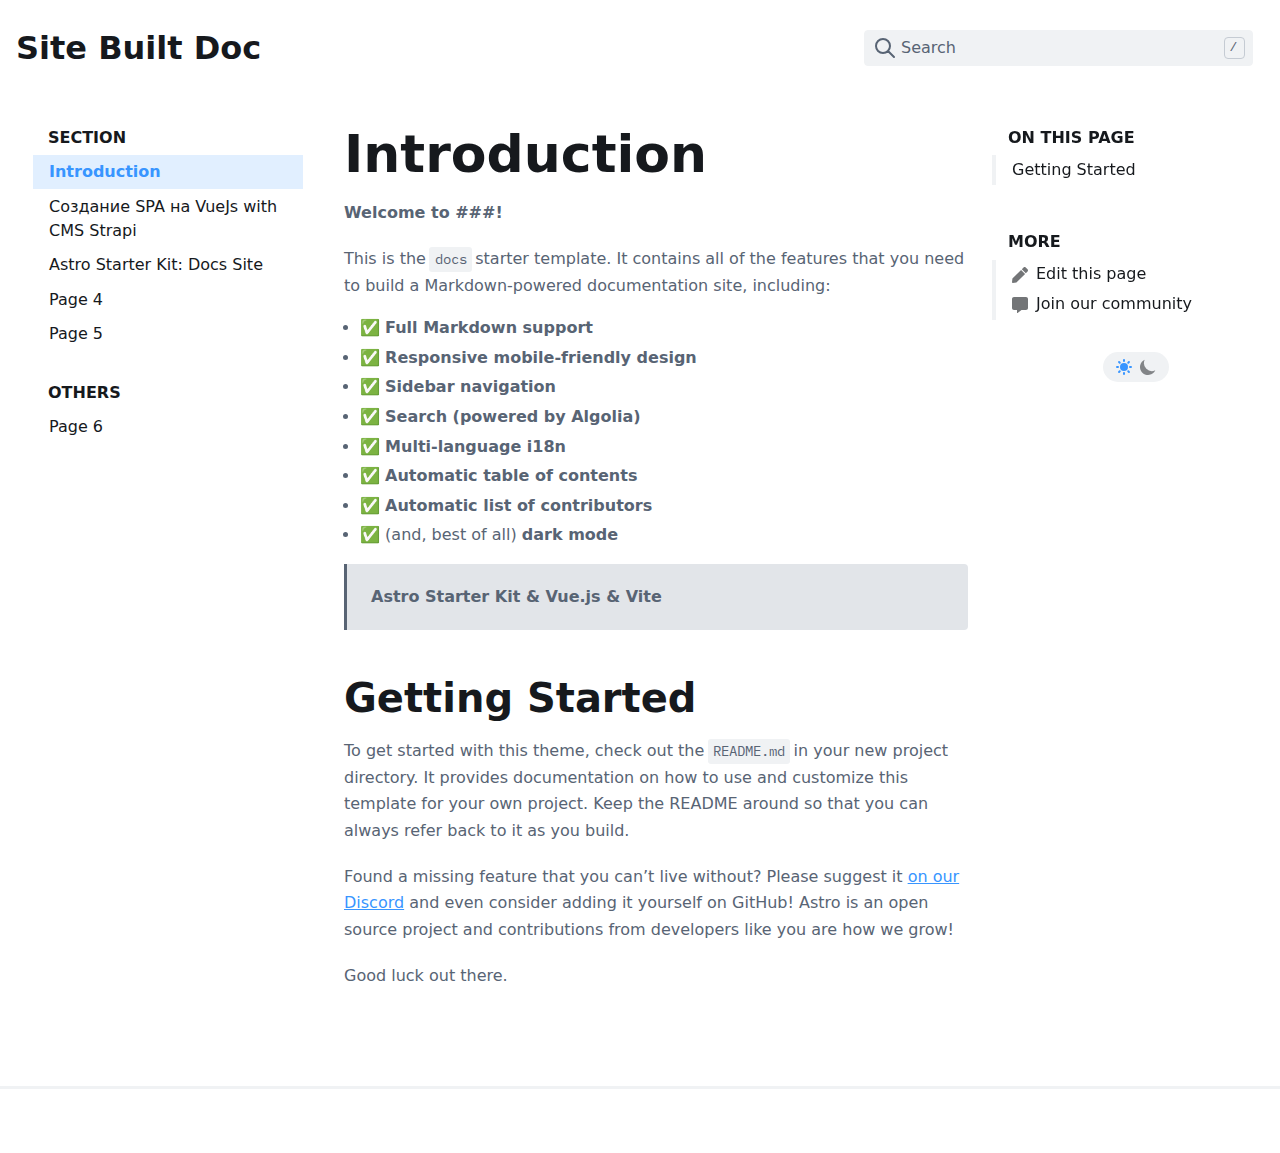
==== en/introduction/index.html @ 17479d68 "Add files via upload" ====
<!DOCTYPE html>
<html dir="ltr" lang="en-us" class="initial astro-OUAMJN2I">
	<head>
		<!-- Global Metadata --><meta charset="utf-8">
<meta name="viewport" content="width=device-width">
<meta name="generator" content="Astro v2.1.5">

<link rel="icon" type="image/svg+xml" href="/favicon.svg">

<link rel="sitemap" href="/sitemap.xml">

<!-- Preload Fonts -->
<link rel="preconnect" href="https://fonts.googleapis.com">
<link rel="preconnect" href="https://fonts.gstatic.com" crossorigin>
<link href="https://fonts.googleapis.com/css2?family=IBM+Plex+Mono:ital@0;1&display=swap" rel="stylesheet">

<!-- Scrollable a11y code helper -->
<script src="/make-scrollable-code-focusable.js"></script>

<!-- This is intentionally inlined to avoid FOUC -->
<script>
	const root = document.documentElement;
	const theme = localStorage.getItem('theme');
	if (theme === 'dark' || (!theme && window.matchMedia('(prefers-color-scheme: dark)').matches)) {
		root.classList.add('theme-dark');
	} else {
		root.classList.remove('theme-dark');
	}
</script>

<!-- Global site tag (gtag.js) - Google Analytics -->
<!-- <script async src="https://www.googletagmanager.com/gtag/js?id=G-TEL60V1WM9" is:inline></script>
<script>
  window.dataLayer = window.dataLayer || [];
  function gtag(){dataLayer.push(arguments);}
  gtag('js', new Date());
  gtag('config', 'G-TEL60V1WM9');
</script> -->
		<!-- Page Metadata --><link rel="canonical" href="https://astro.build/en/introduction/">

<!-- OpenGraph Tags -->
<meta property="og:title" content="Introduction 🚀 Site Built Doc">
<meta property="og:type" content="article">
<meta property="og:url" content="https://astro.build/en/introduction/">
<meta property="og:locale" content="en-us">
<meta property="og:image" content="https://github.com/withastro/astro/blob/main/.github/assets/banner.png?raw=true">
<meta property="og:image:alt" content="astro logo on a starry expanse of space, with a purple saturn-like planet floating in the right foreground">
<meta name="description" property="og:description" content="Docs intro">
<meta property="og:site_name" content="Site Built Doc">

<!-- Twitter Tags -->
<meta name="twitter:card" content="summary_large_image">
<meta name="twitter:site" content="astrodotbuild">
<meta name="twitter:title" content="Introduction 🚀 Site Built Doc">
<meta name="twitter:description" content="Docs intro">
<meta name="twitter:image" content="https://github.com/withastro/astro/blob/main/.github/assets/banner.png?raw=true">
<meta name="twitter:image:alt" content="astro logo on a starry expanse of space, with a purple saturn-like planet floating in the right foreground">

<!--
  TODO: Add json+ld data, maybe https://schema.org/APIReference makes sense?
  Docs: https://developers.google.com/search/docs/advanced/structured-data/intro-structured-data
  https://www.npmjs.com/package/schema-dts seems like a great resource for implementing this.
  Even better, there's a React component that integrates with `schema-dts`: https://github.com/google/react-schemaorg
-->
		<title>
			Introduction 🚀 Site Built Doc
		</title>
		
		
	<link rel="stylesheet" href="/_astro/_...slug_.b209987c.css" /></head>

	<body class="astro-OUAMJN2I">
		<header class="astro-2W66RQV5">
	<a href="#article" class="sr-only focus:not-sr-only skiplink astro-DMGOOZ7Y"><span class="astro-DMGOOZ7Y">Skip to Content</span></a>
	<nav class="nav-wrapper astro-2W66RQV5" title="Top Navigation">
		<div class="menu-toggle astro-2W66RQV5">
			<style>astro-island,astro-slot{display:contents}</style><script>(self.Astro=self.Astro||{}).idle=t=>{const e=async()=>{await(await t())()};"requestIdleCallback"in window?window.requestIdleCallback(e):setTimeout(e,200)},window.dispatchEvent(new Event("astro:idle"));var l;{const c={0:t=>t,1:t=>JSON.parse(t,o),2:t=>new RegExp(t),3:t=>new Date(t),4:t=>new Map(JSON.parse(t,o)),5:t=>new Set(JSON.parse(t,o)),6:t=>BigInt(t),7:t=>new URL(t),8:t=>new Uint8Array(JSON.parse(t)),9:t=>new Uint16Array(JSON.parse(t)),10:t=>new Uint32Array(JSON.parse(t))},o=(t,s)=>{if(t===""||!Array.isArray(s))return s;const[e,n]=s;return e in c?c[e](n):void 0};customElements.get("astro-island")||customElements.define("astro-island",(l=class extends HTMLElement{constructor(){super(...arguments);this.hydrate=()=>{if(!this.hydrator||this.parentElement&&this.parentElement.closest("astro-island[ssr]"))return;const s=this.querySelectorAll("astro-slot"),e={},n=this.querySelectorAll("template[data-astro-template]");for(const r of n){const i=r.closest(this.tagName);!i||!i.isSameNode(this)||(e[r.getAttribute("data-astro-template")||"default"]=r.innerHTML,r.remove())}for(const r of s){const i=r.closest(this.tagName);!i||!i.isSameNode(this)||(e[r.getAttribute("name")||"default"]=r.innerHTML)}const a=this.hasAttribute("props")?JSON.parse(this.getAttribute("props"),o):{};this.hydrator(this)(this.Component,a,e,{client:this.getAttribute("client")}),this.removeAttribute("ssr"),window.removeEventListener("astro:hydrate",this.hydrate),window.dispatchEvent(new CustomEvent("astro:hydrate"))}}connectedCallback(){!this.hasAttribute("await-children")||this.firstChild?this.childrenConnectedCallback():new MutationObserver((s,e)=>{e.disconnect(),this.childrenConnectedCallback()}).observe(this,{childList:!0})}async childrenConnectedCallback(){window.addEventListener("astro:hydrate",this.hydrate);let s=this.getAttribute("before-hydration-url");s&&await import(s),this.start()}start(){const s=JSON.parse(this.getAttribute("opts")),e=this.getAttribute("client");if(Astro[e]===void 0){window.addEventListener(`astro:${e}`,()=>this.start(),{once:!0});return}Astro[e](async()=>{const n=this.getAttribute("renderer-url"),[a,{default:r}]=await Promise.all([import(this.getAttribute("component-url")),n?import(n):()=>()=>{}]),i=this.getAttribute("component-export")||"default";if(!i.includes("."))this.Component=a[i];else{this.Component=a;for(const d of i.split("."))this.Component=this.Component[d]}return this.hydrator=r,this.hydrate},s,this)}attributeChangedCallback(){this.hydrator&&this.hydrate()}},l.observedAttributes=["props"],l))}</script><astro-island uid="Jp0hK" component-url="/_astro/SidebarToggle.65a801f9.js" component-export="default" renderer-url="/_astro/client.2b526cb2.js" props="{&quot;class&quot;:[0,&quot;astro-2W66RQV5&quot;]}" ssr="" client="idle" opts="{&quot;name&quot;:&quot;SidebarToggle&quot;,&quot;value&quot;:true}" await-children=""><button type="button" aria-pressed="false" id="menu-toggle"><svg xmlns="http://www.w3.org/2000/svg" width="1em" height="1em" fill="none" viewBox="0 0 24 24" stroke="currentColor"><path stroke-linecap="round" stroke-linejoin="round" stroke-width="2" d="M4 6h16M4 12h16M4 18h16"></path></svg><span class="sr-only">Toggle sidebar</span></button></astro-island>
		</div>
		<div class="logo flex astro-2W66RQV5">
			<a href="/" class="astro-2W66RQV5">
				<!-- logo --><!-- 
<svg
	class="logo"
	width={size}
	height={size}
	viewBox="0 0 256 256"
	fill="none"
	xmlns="http://www.w3.org/2000/svg"
>
	<style>
		#flame {
			fill: var(--theme-text-accent);
		}

		#a {
			fill: var(--theme-text-accent);
		}
	</style>
	<title>Logo</title>
	<path
		id="a"
		fill-rule="evenodd"
		clip-rule="evenodd"
		d="M163.008 18.929c1.944 2.413 2.935 5.67 4.917 12.181l43.309 142.27a180.277 180.277 0 00-51.778-17.53l-28.198-95.29a3.67 3.67 0 00-7.042.01l-27.857 95.232a180.225 180.225 0 00-52.01 17.557l43.52-142.281c1.99-6.502 2.983-9.752 4.927-12.16a15.999 15.999 0 016.484-4.798c2.872-1.154 6.271-1.154 13.07-1.154h31.085c6.807 0 10.211 0 13.086 1.157a16.004 16.004 0 016.487 4.806z"
	>
	</path>
	<path
		id="flame"
		fill-rule="evenodd"
		clip-rule="evenodd"
		d="M168.19 180.151c-7.139 6.105-21.39 10.268-37.804 10.268-20.147 0-37.033-6.272-41.513-14.707-1.602 4.835-1.961 10.367-1.961 13.902 0 0-1.056 17.355 11.015 29.426 0-6.268 5.081-11.349 11.349-11.349 10.743 0 10.731 9.373 10.721 16.977v.679c0 11.542 7.054 21.436 17.086 25.606a23.27 23.27 0 01-2.339-10.2c0-11.008 6.463-15.107 13.974-19.87 5.976-3.79 12.616-8.001 17.192-16.449a31.024 31.024 0 003.743-14.82c0-3.299-.513-6.479-1.463-9.463z"
	>
	</path>
</svg> -->
				<h1 class="astro-2W66RQV5">Site Built Doc</h1>
			</a>
		</div>
		<div style="flex-grow: 1;" class="astro-2W66RQV5"></div>
		
		<div class="search-item astro-2W66RQV5">
			<astro-island uid="Z1f3V3U" component-url="/_astro/Search.b2fd6ea9.js" component-export="default" renderer-url="/_astro/client.fd400d45.js" props="{}" ssr="" client="idle" opts="{&quot;name&quot;:&quot;Search&quot;,&quot;value&quot;:true}" await-children=""><button type="button" class="search-input"><svg width="24" height="24" fill="none"><path d="M21 21l-6-6m2-5a7 7 0 11-14 0 7 7 0 0114 0z" stroke="currentColor" stroke-width="2" stroke-linecap="round" stroke-linejoin="round"></path></svg><span>Search</span><span class="search-hint"><span class="sr-only">Press </span><kbd>/</kbd><span class="sr-only"> to search</span></span></button></astro-island>
		</div>
	</nav>
</header>
		<main class="layout astro-OUAMJN2I">
			<aside id="grid-left" class="grid-sidebar astro-OUAMJN2I" title="Site Navigation">
				<nav aria-labelledby="grid-left" class="astro-KQNE5HRN">
	<ul class="nav-groups astro-KQNE5HRN">
		<li class="astro-KQNE5HRN">
					<div class="nav-group astro-KQNE5HRN">
						<h2 class="nav-group-title astro-KQNE5HRN">Section</h2>
						<ul class="astro-KQNE5HRN">
							<li class="nav-link astro-KQNE5HRN">
										<a href="/en/introduction" aria-current="page" class="astro-KQNE5HRN">
											Introduction
										</a>
									</li><li class="nav-link astro-KQNE5HRN">
										<a href="/en/page-2" class="astro-KQNE5HRN">
											Создание SPA на VueJs with CMS Strapi
										</a>
									</li><li class="nav-link astro-KQNE5HRN">
										<a href="/en/page-3" class="astro-KQNE5HRN">
											Astro Starter Kit: Docs Site
										</a>
									</li><li class="nav-link astro-KQNE5HRN">
										<a href="/en/page-4" class="astro-KQNE5HRN">
											Page 4
										</a>
									</li><li class="nav-link astro-KQNE5HRN">
										<a href="/en/page-5" class="astro-KQNE5HRN">
											Page 5
										</a>
									</li>
						</ul>
					</div>
				</li><li class="astro-KQNE5HRN">
					<div class="nav-group astro-KQNE5HRN">
						<h2 class="nav-group-title astro-KQNE5HRN">Others</h2>
						<ul class="astro-KQNE5HRN">
							<li class="nav-link astro-KQNE5HRN">
										<a href="/en/page-6" class="astro-KQNE5HRN">
											Page 6
										</a>
									</li>
						</ul>
					</div>
				</li>
	</ul>
</nav>

<script>
	window.addEventListener('DOMContentLoaded', () => {
		var target = document.querySelector('[aria-current="page"]');
		if (target && target.offsetTop > window.innerHeight - 100) {
			document.querySelector('.nav-groups').scrollTop = target.offsetTop;
		}
	});
</script>
			</aside>
			<div id="grid-main" class="astro-OUAMJN2I">
				<article id="article" class="content astro-J75B3YUS">
	<section class="main-section astro-J75B3YUS">
		<h1 class="content-title astro-J75B3YUS" id="overview">Introduction</h1>
		<nav class="block sm:hidden astro-J75B3YUS">
			<script>(self.Astro=self.Astro||{}).media=(s,a)=>{const t=async()=>{await(await s())()};if(a.value){const e=matchMedia(a.value);e.matches?t():e.addEventListener("change",t,{once:!0})}},window.dispatchEvent(new Event("astro:media"));</script><astro-island uid="6pc5j" component-url="/_astro/TableOfContents.5d256489.js" component-export="default" renderer-url="/_astro/client.2b526cb2.js" props="{&quot;headings&quot;:[1,&quot;[[0,{\&quot;depth\&quot;:[0,2],\&quot;slug\&quot;:[0,\&quot;getting-started\&quot;],\&quot;text\&quot;:[0,\&quot;Getting Started\&quot;]}]]&quot;],&quot;class&quot;:[0,&quot;astro-J75B3YUS&quot;]}" ssr="" client="media" opts="{&quot;name&quot;:&quot;TableOfContents&quot;,&quot;value&quot;:&quot;(max-width: 50em)&quot;}" await-children=""><h2 id="on-this-page-heading" class="heading">On this page</h2><ul><li class="header-link depth-2"><a href="#getting-started">Getting Started</a></li></ul></astro-island>
		</nav>
		<p><strong>Welcome to ###!</strong></p>
<p>This is the <code>docs</code> starter template. It contains all of the features that you need to build a Markdown-powered documentation site, including:</p>
<ul>
<li>✅ <strong>Full Markdown support</strong></li>
<li>✅ <strong>Responsive mobile-friendly design</strong></li>
<li>✅ <strong>Sidebar navigation</strong></li>
<li>✅ <strong>Search (powered by Algolia)</strong></li>
<li>✅ <strong>Multi-language i18n</strong></li>
<li>✅ <strong>Automatic table of contents</strong></li>
<li>✅ <strong>Automatic list of contributors</strong></li>
<li>✅ (and, best of all) <strong>dark mode</strong></li>
</ul>
<blockquote>
<p><strong>Astro Starter Kit &#x26; Vue.js &#x26; Vite</strong></p>
</blockquote>
<h2 id="getting-started">Getting Started</h2>
<p>To get started with this theme, check out the <code>README.md</code> in your new project directory. It provides documentation on how to use and customize this template for your own project. Keep the README around so that you can always refer back to it as you build.</p>
<p>Found a missing feature that you can’t live without? Please suggest it <a href="https://astro.build/chat">on our Discord</a> and even consider adding it yourself on GitHub! Astro is an open source project and contributions from developers like you are how we grow!</p>
<p>Good luck out there.</p>
	</section>
	<nav class="block sm:hidden astro-J75B3YUS">
		<h2 class="heading astro-BYIKQF6W">More</h2>
<ul class="astro-BYIKQF6W">
	<li class="header-link depth-2 astro-BYIKQF6W">
				<a class="edit-on-github astro-BYIKQF6W" href="https://github.com/YashmetovYury/sitebuildoc/src/content/docs/en/introduction.md" target="_blank">
					<svg aria-hidden="true" focusable="false" data-prefix="fas" data-icon="pen" class="svg-inline--fa fa-pen fa-w-16 astro-BYIKQF6W" role="img" xmlns="http://www.w3.org/2000/svg" viewBox="0 0 512 512" height="1em" width="1em">
						<path fill="currentColor" d="M290.74 93.24l128.02 128.02-277.99 277.99-114.14 12.6C11.35 513.54-1.56 500.62.14 485.34l12.7-114.22 277.9-277.88zm207.2-19.06l-60.11-60.11c-18.75-18.75-49.16-18.75-67.91 0l-56.55 56.55 128.02 128.02 56.55-56.55c18.75-18.76 18.75-49.16 0-67.91z" class="astro-BYIKQF6W"></path>
					</svg>
					<span class="astro-BYIKQF6W">Edit this page</span>
				</a>
			</li>
	<li class="header-link depth-2 astro-BYIKQF6W">
				<a href="https://astro.build/chat" target="_blank" class="astro-BYIKQF6W">
					<svg aria-hidden="true" focusable="false" data-prefix="fas" data-icon="comment-alt" class="svg-inline--fa fa-comment-alt fa-w-16 astro-BYIKQF6W" role="img" xmlns="http://www.w3.org/2000/svg" viewBox="0 0 512 512" height="1em" width="1em">
						<path fill="currentColor" d="M448 0H64C28.7 0 0 28.7 0 64v288c0 35.3 28.7 64 64 64h96v84c0 9.8 11.2 15.5 19.1 9.7L304 416h144c35.3 0 64-28.7 64-64V64c0-35.3-28.7-64-64-64z" class="astro-BYIKQF6W"></path>
					</svg>
					<span class="astro-BYIKQF6W">Join our community</span>
				</a>
			</li>
</ul>
<div style="margin: 2rem 0; text-align: center;" class="astro-BYIKQF6W">
	<script>(self.Astro=self.Astro||{}).visible=(s,c,n)=>{const r=async()=>{await(await s())()};let i=new IntersectionObserver(e=>{for(const t of e)if(t.isIntersecting){i.disconnect(),r();break}});for(let e=0;e<n.children.length;e++){const t=n.children[e];i.observe(t)}},window.dispatchEvent(new Event("astro:visible"));</script><astro-island uid="2Xw9e" component-url="/_astro/ThemeToggleButton.7f5d5bf2.js" component-export="default" renderer-url="/_astro/client.2b526cb2.js" props="{&quot;class&quot;:[0,&quot;astro-BYIKQF6W&quot;]}" ssr="" client="visible" opts="{&quot;name&quot;:&quot;ThemeToggleButton&quot;,&quot;value&quot;:true}" await-children=""><div class="theme-toggle"><label class><svg xmlns="http://www.w3.org/2000/svg" width="20" height="20" viewBox="0 0 20 20" fill="currentColor"><path fillRule="evenodd" d="M10 2a1 1 0 011 1v1a1 1 0 11-2 0V3a1 1 0 011-1zm4 8a4 4 0 11-8 0 4 4 0 018 0zm-.464 4.95l.707.707a1 1 0 001.414-1.414l-.707-.707a1 1 0 00-1.414 1.414zm2.12-10.607a1 1 0 010 1.414l-.706.707a1 1 0 11-1.414-1.414l.707-.707a1 1 0 011.414 0zM17 11a1 1 0 100-2h-1a1 1 0 100 2h1zm-7 4a1 1 0 011 1v1a1 1 0 11-2 0v-1a1 1 0 011-1zM5.05 6.464A1 1 0 106.465 5.05l-.708-.707a1 1 0 00-1.414 1.414l.707.707zm1.414 8.486l-.707.707a1 1 0 01-1.414-1.414l.707-.707a1 1 0 011.414 1.414zM4 11a1 1 0 100-2H3a1 1 0 000 2h1z" clipRule="evenodd"></path></svg><input type="radio" name="theme-toggle" value="light" title="Use light theme" aria-label="Use light theme" /></label><label class><svg xmlns="http://www.w3.org/2000/svg" width="20" height="20" viewBox="0 0 20 20" fill="currentColor"><path d="M17.293 13.293A8 8 0 016.707 2.707a8.001 8.001 0 1010.586 10.586z"></path></svg><input type="radio" name="theme-toggle" value="dark" title="Use dark theme" aria-label="Use dark theme" /></label></div></astro-island>
</div>
	</nav>
</article>
			</div>
			<aside id="grid-right" class="grid-sidebar astro-OUAMJN2I" title="Table of Contents">
				<nav class="sidebar-nav astro-ROIVMLUZ" aria-labelledby="grid-right">
	<div class="sidebar-nav-inner astro-ROIVMLUZ">
		<astro-island uid="Z2elhcT" component-url="/_astro/TableOfContents.5d256489.js" component-export="default" renderer-url="/_astro/client.2b526cb2.js" props="{&quot;headings&quot;:[1,&quot;[[0,{\&quot;depth\&quot;:[0,2],\&quot;slug\&quot;:[0,\&quot;getting-started\&quot;],\&quot;text\&quot;:[0,\&quot;Getting Started\&quot;]}]]&quot;],&quot;class&quot;:[0,&quot;astro-ROIVMLUZ&quot;]}" ssr="" client="media" opts="{&quot;name&quot;:&quot;TableOfContents&quot;,&quot;value&quot;:&quot;(min-width: 50em)&quot;}" await-children=""><h2 id="on-this-page-heading" class="heading">On this page</h2><ul><li class="header-link depth-2"><a href="#getting-started">Getting Started</a></li></ul></astro-island>
		<h2 class="heading astro-BYIKQF6W">More</h2>
<ul class="astro-BYIKQF6W">
	<li class="header-link depth-2 astro-BYIKQF6W">
				<a class="edit-on-github astro-BYIKQF6W" href="https://github.com/YashmetovYury/sitebuildoc/src/content/docs/en/introduction.md" target="_blank">
					<svg aria-hidden="true" focusable="false" data-prefix="fas" data-icon="pen" class="svg-inline--fa fa-pen fa-w-16 astro-BYIKQF6W" role="img" xmlns="http://www.w3.org/2000/svg" viewBox="0 0 512 512" height="1em" width="1em">
						<path fill="currentColor" d="M290.74 93.24l128.02 128.02-277.99 277.99-114.14 12.6C11.35 513.54-1.56 500.62.14 485.34l12.7-114.22 277.9-277.88zm207.2-19.06l-60.11-60.11c-18.75-18.75-49.16-18.75-67.91 0l-56.55 56.55 128.02 128.02 56.55-56.55c18.75-18.76 18.75-49.16 0-67.91z" class="astro-BYIKQF6W"></path>
					</svg>
					<span class="astro-BYIKQF6W">Edit this page</span>
				</a>
			</li>
	<li class="header-link depth-2 astro-BYIKQF6W">
				<a href="https://astro.build/chat" target="_blank" class="astro-BYIKQF6W">
					<svg aria-hidden="true" focusable="false" data-prefix="fas" data-icon="comment-alt" class="svg-inline--fa fa-comment-alt fa-w-16 astro-BYIKQF6W" role="img" xmlns="http://www.w3.org/2000/svg" viewBox="0 0 512 512" height="1em" width="1em">
						<path fill="currentColor" d="M448 0H64C28.7 0 0 28.7 0 64v288c0 35.3 28.7 64 64 64h96v84c0 9.8 11.2 15.5 19.1 9.7L304 416h144c35.3 0 64-28.7 64-64V64c0-35.3-28.7-64-64-64z" class="astro-BYIKQF6W"></path>
					</svg>
					<span class="astro-BYIKQF6W">Join our community</span>
				</a>
			</li>
</ul>
<div style="margin: 2rem 0; text-align: center;" class="astro-BYIKQF6W">
	<astro-island uid="2Xw9e" component-url="/_astro/ThemeToggleButton.7f5d5bf2.js" component-export="default" renderer-url="/_astro/client.2b526cb2.js" props="{&quot;class&quot;:[0,&quot;astro-BYIKQF6W&quot;]}" ssr="" client="visible" opts="{&quot;name&quot;:&quot;ThemeToggleButton&quot;,&quot;value&quot;:true}" await-children=""><div class="theme-toggle"><label class><svg xmlns="http://www.w3.org/2000/svg" width="20" height="20" viewBox="0 0 20 20" fill="currentColor"><path fillRule="evenodd" d="M10 2a1 1 0 011 1v1a1 1 0 11-2 0V3a1 1 0 011-1zm4 8a4 4 0 11-8 0 4 4 0 018 0zm-.464 4.95l.707.707a1 1 0 001.414-1.414l-.707-.707a1 1 0 00-1.414 1.414zm2.12-10.607a1 1 0 010 1.414l-.706.707a1 1 0 11-1.414-1.414l.707-.707a1 1 0 011.414 0zM17 11a1 1 0 100-2h-1a1 1 0 100 2h1zm-7 4a1 1 0 011 1v1a1 1 0 11-2 0v-1a1 1 0 011-1zM5.05 6.464A1 1 0 106.465 5.05l-.708-.707a1 1 0 00-1.414 1.414l.707.707zm1.414 8.486l-.707.707a1 1 0 01-1.414-1.414l.707-.707a1 1 0 011.414 1.414zM4 11a1 1 0 100-2H3a1 1 0 000 2h1z" clipRule="evenodd"></path></svg><input type="radio" name="theme-toggle" value="light" title="Use light theme" aria-label="Use light theme" /></label><label class><svg xmlns="http://www.w3.org/2000/svg" width="20" height="20" viewBox="0 0 20 20" fill="currentColor"><path d="M17.293 13.293A8 8 0 016.707 2.707a8.001 8.001 0 1010.586 10.586z"></path></svg><input type="radio" name="theme-toggle" value="dark" title="Use dark theme" aria-label="Use dark theme" /></label></div></astro-island>
</div>
	</div>
</nav>
			</aside>
		</main>
		<footer class="astro-AK3UPACL">
	<!-- <AvatarList path={path} /> -->
</footer>
	</body></html>
---- _astro/_...slug_.b209987c.css ----
:root{--font-fallback: -apple-system, BlinkMacSystemFont, Segoe UI, Helvetica, Arial, sans-serif, Apple Color Emoji, Segoe UI Emoji;--font-body: system-ui, var(--font-fallback);--font-mono: "IBM Plex Mono", Consolas, "Andale Mono WT", "Andale Mono", "Lucida Console", "Lucida Sans Typewriter", "DejaVu Sans Mono", "Bitstream Vera Sans Mono", "Liberation Mono", "Nimbus Mono L", Monaco, "Courier New", Courier, monospace;--color-base-white: 0, 0%;--color-base-black: 240, 100%;--color-base-gray: 215, 14%;--color-base-blue: 212, 100%;--color-base-blue-dark: 212, 72%;--color-base-green: 158, 79%;--color-base-orange: 22, 100%;--color-base-purple: 269, 79%;--color-base-red: 351, 100%;--color-base-yellow: 41, 100%;--color-gray-5: var(--color-base-gray), 5%;--color-gray-10: var(--color-base-gray), 10%;--color-gray-20: var(--color-base-gray), 20%;--color-gray-30: var(--color-base-gray), 30%;--color-gray-40: var(--color-base-gray), 40%;--color-gray-50: var(--color-base-gray), 50%;--color-gray-60: var(--color-base-gray), 60%;--color-gray-70: var(--color-base-gray), 70%;--color-gray-80: var(--color-base-gray), 80%;--color-gray-90: var(--color-base-gray), 90%;--color-gray-95: var(--color-base-gray), 95%;--color-blue: var(--color-base-blue), 61%;--color-blue-dark: var(--color-base-blue-dark), 39%;--color-green: var(--color-base-green), 42%;--color-orange: var(--color-base-orange), 50%;--color-purple: var(--color-base-purple), 54%;--color-red: var(--color-base-red), 54%;--color-yellow: var(--color-base-yellow), 59%}:root{color-scheme:light;--theme-accent: hsla(var(--color-blue), 1);--theme-text-accent: hsla(var(--color-blue), 1);--theme-accent-opacity: .15;--theme-divider: hsla(var(--color-gray-95), 1);--theme-text: hsla(var(--color-gray-10), 1);--theme-text-light: hsla(var(--color-gray-40), 1);--theme-text-lighter: hsla(var(--color-gray-80), 1);--theme-bg: hsla(var(--color-base-white), 100%, 1);--theme-bg-hover: hsla(var(--color-gray-95), 1);--theme-bg-offset: hsla(var(--color-gray-90), 1);--theme-bg-accent: hsla(var(--color-blue), var(--theme-accent-opacity));--theme-code-inline-bg: hsla(var(--color-gray-95), 1);--theme-code-inline-text: var(--theme-text);--theme-code-bg: hsla(217, 19%, 27%, 1);--theme-code-text: hsla(var(--color-gray-95), 1);--theme-navbar-bg: hsla(var(--color-base-white), 100%, 1);--theme-navbar-height: 6rem;--theme-selection-color: hsla(var(--color-blue), 1);--theme-selection-bg: hsla(var(--color-blue), var(--theme-accent-opacity))}body{background:var(--theme-bg);color:var(--theme-text)}:root.theme-dark{color-scheme:dark;--theme-accent-opacity: .15;--theme-accent: hsla(var(--color-blue), 1);--theme-text-accent: hsla(var(--color-blue), 1);--theme-divider: hsla(var(--color-gray-10), 1);--theme-text: hsla(var(--color-gray-90), 1);--theme-text-light: hsla(var(--color-gray-80), 1);--theme-text-lighter: hsla(var(--color-gray-40), 1);--theme-bg: hsla(215, 28%, 17%, 1);--theme-bg-hover: hsla(var(--color-gray-40), 1);--theme-bg-offset: hsla(var(--color-gray-5), 1);--theme-code-inline-bg: hsla(var(--color-gray-10), 1);--theme-code-inline-text: hsla(var(--color-base-white), 100%, 1);--theme-code-bg: hsla(var(--color-gray-5), 1);--theme-code-text: hsla(var(--color-base-white), 100%, 1);--theme-navbar-bg: hsla(215, 28%, 17%, 1);--theme-selection-color: hsla(var(--color-base-white), 100%, 1);--theme-selection-bg: hsla(var(--color-purple), var(--theme-accent-opacity));--docsearch-modal-background: var(--theme-bg);--docsearch-searchbox-focus-background: var(--theme-divider);--docsearch-footer-background: var(--theme-divider);--docsearch-text-color: var(--theme-text);--docsearch-hit-background: var(--theme-divider);--docsearch-hit-shadow: none;--docsearch-hit-color: var(--theme-text);--docsearch-footer-shadow: inset 0 2px 10px #000;--docsearch-modal-shadow: inset 0 0 8px #000}::selection{color:var(--theme-selection-color);background-color:var(--theme-selection-bg)}*{box-sizing:border-box;margin:0}*:focus:not(:focus-visible){outline:none}:root{--user-font-scale: 1rem - 16px;--max-width:calc(100% - 1rem)}@media (min-width: 50em){:root{--max-width: 46em}}body{display:flex;flex-direction:column;min-height:100vh;font-family:var(--font-body);font-size:1rem;font-size:clamp(.9rem,.75rem + .375vw + var(--user-font-scale),1rem);line-height:1.5;max-width:100vw}nav ul{list-style:none;padding:0}.content>section>*+*{margin-top:1.25rem}.content>section>:first-child{margin-top:0}h1,h2,h3,h4,h5,h6{margin-bottom:1rem;font-weight:700;line-height:1}h1,h2{max-width:40ch}:is(h2,h3):not(:first-child){margin-top:3rem}:is(h4,h5,h6):not(:first-child){margin-top:2rem}h1{font-size:3.25rem;font-weight:600}h2{font-size:2.5rem}h3{font-size:1.75rem}h4{font-size:1.3rem}h5{font-size:1rem}p{line-height:1.65em}.content ul{line-height:1.1em}p,.content ul{color:var(--theme-text-light)}small,.text_small{font-size:.833rem}a{color:var(--theme-text-accent);font-weight:400;text-underline-offset:.08em;align-items:center;gap:.5rem}article>section :is(ul,ol)>*+*{margin-top:.75rem}article>section nav :is(ul,ol)>*+*{margin-top:inherit}article>section li>:is(p,pre,blockquote):not(:first-child){margin-top:1rem}article>section :is(ul,ol){padding-left:1em}article>section nav :is(ul,ol){padding-left:inherit}article>section nav{margin-top:1rem;margin-bottom:2rem}article>section ::marker{font-weight:700;color:var(--theme-text-light)}article>section iframe{width:100%;height:auto;aspect-ratio:16 / 9}a>code{position:relative;color:var(--theme-text-accent);background:transparent;text-underline-offset:var(--padding-block)}a>code:before{content:"";position:absolute;inset:0;display:block;background:var(--theme-accent);opacity:var(--theme-accent-opacity);border-radius:var(--border-radius)}a:hover,a:focus{text-decoration:underline}a:focus{outline:2px solid currentColor;outline-offset:.25em}strong{font-weight:600;color:inherit}code{--border-radius: 3px;--padding-block: .2rem;--padding-inline: .33rem;font-family:var(--font-mono);font-size:.85em;color:inherit;background-color:var(--theme-code-inline-bg);padding:var(--padding-block) var(--padding-inline);margin:calc(var(--padding-block) * -1) -.125em;border-radius:var(--border-radius);word-break:break-word}pre.astro-code>code{all:unset}pre>code{font-size:1em}table,pre{position:relative;--padding-block: 1rem;--padding-inline: 2rem;padding:var(--padding-block) var(--padding-inline);padding-right:calc(var(--padding-inline) * 2);margin-left:calc(var(--padding-inline) * -1);margin-right:calc(var(--padding-inline) * -1);font-family:var(--font-mono);line-height:1.5;font-size:.85em;overflow-y:hidden;overflow-x:auto}table{width:100%;padding:var(--padding-block) 0;margin:0;border-collapse:collapse}tr:nth-of-type(odd){background:var(--theme-bg-hover)}th{background:var(--color-black);color:var(--theme-color);font-weight:700}td,th{padding:6px;text-align:left}pre{background-color:var(--theme-code-bg);color:var(--theme-code-text)}blockquote code{background-color:var(--theme-bg)}@media (min-width: 37.75em){pre{--padding-inline: 1.25rem;border-radius:8px;margin-left:0;margin-right:0}}blockquote{margin:2rem 0;padding:1.25em 1.5rem;border-left:3px solid var(--theme-text-light);background-color:var(--theme-bg-offset);border-radius:0 .25rem .25rem 0;line-height:1.7}img{max-width:100%}.flex{display:flex;align-items:center}button{justify-items:center;padding:.33em .67em;border:0;background:var(--theme-bg);display:flex;font-size:1rem;align-items:center;gap:.25em;border-radius:99em;color:var(--theme-text);background-color:var(--theme-bg)}h2.heading{font-size:1rem;font-weight:700;padding:.1rem 1rem;text-transform:uppercase;margin-bottom:.5rem}.header-link{font-size:1em;transition:border-inline-start-color .1s ease-out,background-color .2s ease-out;border-left:4px solid var(--theme-divider)}.header-link a{display:inline-flex;gap:.5em;width:100%;font:inherit;padding:.4rem 0;line-height:1.3;color:inherit;text-decoration:none;unicode-bidi:plaintext}@media (min-width: 50em){.header-link a{padding:.275rem 0}}.header-link:hover,.header-link:focus,.header-link:focus-within{border-inline-start-color:var(--theme-accent-secondary)}.header-link:hover a,.header-link a:focus{color:var(--theme-text);text-decoration:underline}.header-link svg{opacity:.6}.header-link:hover svg{opacity:.8}.header-link{padding-inline-start:1rem}.header-link.depth-3{padding-inline-start:2rem}.header-link.depth-4{padding-inline-start:3rem}.sr-only{position:absolute;width:1px;height:1px;padding:0;margin:-1px;overflow:hidden;clip:rect(0,0,0,0);white-space:nowrap;border-width:0}.focus\:not-sr-only:focus,.focus\:not-sr-only:focus-visible{position:static;width:auto;height:auto;padding:0;margin:0;overflow:visible;clip:auto;white-space:normal}:target{scroll-margin:calc(var(--theme-sidebar-offset, 5rem) + 2rem) 0 2rem}.current-header-link{background-color:var(--theme-bg-accent);outline:1px solid transparent}@media (forced-colors: active){.current-header-link{border:1px solid CanvasText}}.current-header-link a{color:var(--theme-text)}.skiplink:where(.astro-DMGOOZ7Y),.skiplink:where(.astro-DMGOOZ7Y):focus,.skiplink:where(.astro-DMGOOZ7Y):focus-visible{position:absolute;padding:.25em;font-size:larger;top:0;left:0;right:0;z-index:9;display:block;text-align:center;background-color:var(--theme-text-accent);color:var(--theme-bg);border-radius:.25em;outline:var(--theme-bg) solid 1px;outline-offset:0}.language-select{flex-grow:1;width:48px;box-sizing:border-box;margin:0;overflow:visible;font-weight:500;font-size:1rem;font-family:inherit;line-height:inherit;background-color:var(--theme-bg);border-color:var(--theme-text-lighter);color:var(--theme-text-light);border-style:solid;border-width:1px;border-radius:.25rem;outline:0;cursor:pointer;transition-timing-function:ease-out;transition-duration:.2s;transition-property:border-color,color;-webkit-font-smoothing:antialiased;padding:.33em .5em .33em 30px;padding-right:1rem}.language-select-wrapper .language-select:hover,.language-select-wrapper .language-select:focus{color:var(--theme-text);border-color:var(--theme-text-light)}.language-select-wrapper{color:var(--theme-text-light);position:relative}.language-select-wrapper>svg{position:absolute;top:7px;left:10px;pointer-events:none}@media (min-width: 50em){.language-select{width:100%}}/*! @docsearch/css 3.3.3 | MIT License | © Algolia, Inc. and contributors | https://docsearch.algolia.com */:root{--docsearch-primary-color:#5468ff;--docsearch-text-color:#1c1e21;--docsearch-spacing:12px;--docsearch-icon-stroke-width:1.4;--docsearch-highlight-color:var(--docsearch-primary-color);--docsearch-muted-color:#969faf;--docsearch-container-background:rgba(101,108,133,.8);--docsearch-logo-color:#5468ff;--docsearch-modal-width:560px;--docsearch-modal-height:600px;--docsearch-modal-background:#f5f6f7;--docsearch-modal-shadow:inset 1px 1px 0 0 hsla(0,0%,100%,.5),0 3px 8px 0 #555a64;--docsearch-searchbox-height:56px;--docsearch-searchbox-background:#ebedf0;--docsearch-searchbox-focus-background:#fff;--docsearch-searchbox-shadow:inset 0 0 0 2px var(--docsearch-primary-color);--docsearch-hit-height:56px;--docsearch-hit-color:#444950;--docsearch-hit-active-color:#fff;--docsearch-hit-background:#fff;--docsearch-hit-shadow:0 1px 3px 0 #d4d9e1;--docsearch-key-gradient:linear-gradient(-225deg,#d5dbe4,#f8f8f8);--docsearch-key-shadow:inset 0 -2px 0 0 #cdcde6,inset 0 0 1px 1px #fff,0 1px 2px 1px rgba(30,35,90,.4);--docsearch-footer-height:44px;--docsearch-footer-background:#fff;--docsearch-footer-shadow:0 -1px 0 0 #e0e3e8,0 -3px 6px 0 rgba(69,98,155,.12)}html[data-theme=dark]{--docsearch-text-color:#f5f6f7;--docsearch-container-background:rgba(9,10,17,.8);--docsearch-modal-background:#15172a;--docsearch-modal-shadow:inset 1px 1px 0 0 #2c2e40,0 3px 8px 0 #000309;--docsearch-searchbox-background:#090a11;--docsearch-searchbox-focus-background:#000;--docsearch-hit-color:#bec3c9;--docsearch-hit-shadow:none;--docsearch-hit-background:#090a11;--docsearch-key-gradient:linear-gradient(-26.5deg,#565872,#31355b);--docsearch-key-shadow:inset 0 -2px 0 0 #282d55,inset 0 0 1px 1px #51577d,0 2px 2px 0 rgba(3,4,9,.3);--docsearch-footer-background:#1e2136;--docsearch-footer-shadow:inset 0 1px 0 0 rgba(73,76,106,.5),0 -4px 8px 0 rgba(0,0,0,.2);--docsearch-logo-color:#fff;--docsearch-muted-color:#7f8497}.DocSearch-Button{align-items:center;background:var(--docsearch-searchbox-background);border:0;border-radius:40px;color:var(--docsearch-muted-color);cursor:pointer;display:flex;font-weight:500;height:36px;justify-content:space-between;margin:0 0 0 16px;padding:0 8px;user-select:none}.DocSearch-Button:active,.DocSearch-Button:focus,.DocSearch-Button:hover{background:var(--docsearch-searchbox-focus-background);box-shadow:var(--docsearch-searchbox-shadow);color:var(--docsearch-text-color);outline:none}.DocSearch-Button-Container{align-items:center;display:flex}.DocSearch-Search-Icon{stroke-width:1.6}.DocSearch-Button .DocSearch-Search-Icon{color:var(--docsearch-text-color)}.DocSearch-Button-Placeholder{font-size:1rem;padding:0 12px 0 6px}.DocSearch-Button-Keys{display:flex;min-width:calc(40px + .8em)}.DocSearch-Button-Key{align-items:center;background:var(--docsearch-key-gradient);border-radius:3px;box-shadow:var(--docsearch-key-shadow);color:var(--docsearch-muted-color);display:flex;height:18px;justify-content:center;margin-right:.4em;position:relative;padding:0 0 2px;border:0;top:-1px;width:20px}@media (max-width:768px){.DocSearch-Button-Keys,.DocSearch-Button-Placeholder{display:none}}.DocSearch--active{overflow:hidden!important}.DocSearch-Container,.DocSearch-Container *{box-sizing:border-box}.DocSearch-Container{background-color:var(--docsearch-container-background);height:100vh;left:0;position:fixed;top:0;width:100vw;z-index:200}.DocSearch-Container a{text-decoration:none}.DocSearch-Link{appearance:none;background:none;border:0;color:var(--docsearch-highlight-color);cursor:pointer;font:inherit;margin:0;padding:0}.DocSearch-Modal{background:var(--docsearch-modal-background);border-radius:6px;box-shadow:var(--docsearch-modal-shadow);flex-direction:column;margin:60px auto auto;max-width:var(--docsearch-modal-width);position:relative}.DocSearch-SearchBar{display:flex;padding:var(--docsearch-spacing) var(--docsearch-spacing) 0}.DocSearch-Form{align-items:center;background:var(--docsearch-searchbox-focus-background);border-radius:4px;box-shadow:var(--docsearch-searchbox-shadow);display:flex;height:var(--docsearch-searchbox-height);margin:0;padding:0 var(--docsearch-spacing);position:relative;width:100%}.DocSearch-Input{appearance:none;background:transparent;border:0;color:var(--docsearch-text-color);flex:1;font:inherit;font-size:1.2em;height:100%;outline:none;padding:0 0 0 8px;width:80%}.DocSearch-Input::placeholder{color:var(--docsearch-muted-color);opacity:1}.DocSearch-Input::-webkit-search-cancel-button,.DocSearch-Input::-webkit-search-decoration,.DocSearch-Input::-webkit-search-results-button,.DocSearch-Input::-webkit-search-results-decoration{display:none}.DocSearch-LoadingIndicator,.DocSearch-MagnifierLabel,.DocSearch-Reset{margin:0;padding:0}.DocSearch-MagnifierLabel,.DocSearch-Reset{align-items:center;color:var(--docsearch-highlight-color);display:flex;justify-content:center}.DocSearch-Container--Stalled .DocSearch-MagnifierLabel,.DocSearch-LoadingIndicator{display:none}.DocSearch-Container--Stalled .DocSearch-LoadingIndicator{align-items:center;color:var(--docsearch-highlight-color);display:flex;justify-content:center}@media screen and (prefers-reduced-motion:reduce){.DocSearch-Reset{animation:none;appearance:none;background:none;border:0;border-radius:50%;color:var(--docsearch-icon-color);cursor:pointer;right:0;stroke-width:var(--docsearch-icon-stroke-width)}}.DocSearch-Reset{animation:fade-in .1s ease-in forwards;appearance:none;background:none;border:0;border-radius:50%;color:var(--docsearch-icon-color);cursor:pointer;padding:2px;right:0;stroke-width:var(--docsearch-icon-stroke-width)}.DocSearch-Reset[hidden]{display:none}.DocSearch-Reset:hover{color:var(--docsearch-highlight-color)}.DocSearch-LoadingIndicator svg,.DocSearch-MagnifierLabel svg{height:24px;width:24px}.DocSearch-Cancel{display:none}.DocSearch-Dropdown{max-height:calc(var(--docsearch-modal-height) - var(--docsearch-searchbox-height) - var(--docsearch-spacing) - var(--docsearch-footer-height));min-height:var(--docsearch-spacing);overflow-y:auto;overflow-y:overlay;padding:0 var(--docsearch-spacing);scrollbar-color:var(--docsearch-muted-color) var(--docsearch-modal-background);scrollbar-width:thin}.DocSearch-Dropdown::-webkit-scrollbar{width:12px}.DocSearch-Dropdown::-webkit-scrollbar-track{background:transparent}.DocSearch-Dropdown::-webkit-scrollbar-thumb{background-color:var(--docsearch-muted-color);border:3px solid var(--docsearch-modal-background);border-radius:20px}.DocSearch-Dropdown ul{list-style:none;margin:0;padding:0}.DocSearch-Label{font-size:.75em;line-height:1.6em}.DocSearch-Help,.DocSearch-Label{color:var(--docsearch-muted-color)}.DocSearch-Help{font-size:.9em;margin:0;user-select:none}.DocSearch-Title{font-size:1.2em}.DocSearch-Logo a{display:flex}.DocSearch-Logo svg{color:var(--docsearch-logo-color);margin-left:8px}.DocSearch-Hits:last-of-type{margin-bottom:24px}.DocSearch-Hits mark{background:none;color:var(--docsearch-highlight-color)}.DocSearch-HitsFooter{color:var(--docsearch-muted-color);display:flex;font-size:.85em;justify-content:center;margin-bottom:var(--docsearch-spacing);padding:var(--docsearch-spacing)}.DocSearch-HitsFooter a{border-bottom:1px solid;color:inherit}.DocSearch-Hit{border-radius:4px;display:flex;padding-bottom:4px;position:relative}@media screen and (prefers-reduced-motion:reduce){.DocSearch-Hit--deleting{transition:none}}.DocSearch-Hit--deleting{opacity:0;transition:all .25s linear}@media screen and (prefers-reduced-motion:reduce){.DocSearch-Hit--favoriting{transition:none}}.DocSearch-Hit--favoriting{transform:scale(0);transform-origin:top center;transition:all .25s linear;transition-delay:.25s}.DocSearch-Hit a{background:var(--docsearch-hit-background);border-radius:4px;box-shadow:var(--docsearch-hit-shadow);display:block;padding-left:var(--docsearch-spacing);width:100%}.DocSearch-Hit-source{background:var(--docsearch-modal-background);color:var(--docsearch-highlight-color);font-size:.85em;font-weight:600;line-height:32px;margin:0 -4px;padding:8px 4px 0;position:sticky;top:0;z-index:10}.DocSearch-Hit-Tree{color:var(--docsearch-muted-color);height:var(--docsearch-hit-height);opacity:.5;stroke-width:var(--docsearch-icon-stroke-width);width:24px}.DocSearch-Hit[aria-selected=true] a{background-color:var(--docsearch-highlight-color)}.DocSearch-Hit[aria-selected=true] mark{text-decoration:underline}.DocSearch-Hit-Container{align-items:center;color:var(--docsearch-hit-color);display:flex;flex-direction:row;height:var(--docsearch-hit-height);padding:0 var(--docsearch-spacing) 0 0}.DocSearch-Hit-icon{height:20px;width:20px}.DocSearch-Hit-action,.DocSearch-Hit-icon{color:var(--docsearch-muted-color);stroke-width:var(--docsearch-icon-stroke-width)}.DocSearch-Hit-action{align-items:center;display:flex;height:22px;width:22px}.DocSearch-Hit-action svg{display:block;height:18px;width:18px}.DocSearch-Hit-action+.DocSearch-Hit-action{margin-left:6px}.DocSearch-Hit-action-button{appearance:none;background:none;border:0;border-radius:50%;color:inherit;cursor:pointer;padding:2px}svg.DocSearch-Hit-Select-Icon{display:none}.DocSearch-Hit[aria-selected=true] .DocSearch-Hit-Select-Icon{display:block}.DocSearch-Hit-action-button:focus,.DocSearch-Hit-action-button:hover{background:rgba(0,0,0,.2);transition:background-color .1s ease-in}@media screen and (prefers-reduced-motion:reduce){.DocSearch-Hit-action-button:focus,.DocSearch-Hit-action-button:hover{transition:none}}.DocSearch-Hit-action-button:focus path,.DocSearch-Hit-action-button:hover path{fill:#fff}.DocSearch-Hit-content-wrapper{display:flex;flex:1 1 auto;flex-direction:column;font-weight:500;justify-content:center;line-height:1.2em;margin:0 8px;overflow-x:hidden;position:relative;text-overflow:ellipsis;white-space:nowrap;width:80%}.DocSearch-Hit-title{font-size:.9em}.DocSearch-Hit-path{color:var(--docsearch-muted-color);font-size:.75em}.DocSearch-Hit[aria-selected=true] .DocSearch-Hit-action,.DocSearch-Hit[aria-selected=true] .DocSearch-Hit-icon,.DocSearch-Hit[aria-selected=true] .DocSearch-Hit-path,.DocSearch-Hit[aria-selected=true] .DocSearch-Hit-text,.DocSearch-Hit[aria-selected=true] .DocSearch-Hit-title,.DocSearch-Hit[aria-selected=true] .DocSearch-Hit-Tree,.DocSearch-Hit[aria-selected=true] mark{color:var(--docsearch-hit-active-color)!important}@media screen and (prefers-reduced-motion:reduce){.DocSearch-Hit-action-button:focus,.DocSearch-Hit-action-button:hover{background:rgba(0,0,0,.2);transition:none}}.DocSearch-ErrorScreen,.DocSearch-NoResults,.DocSearch-StartScreen{font-size:.9em;margin:0 auto;padding:36px 0;text-align:center;width:80%}.DocSearch-Screen-Icon{color:var(--docsearch-muted-color);padding-bottom:12px}.DocSearch-NoResults-Prefill-List{display:inline-block;padding-bottom:24px;text-align:left}.DocSearch-NoResults-Prefill-List ul{display:inline-block;padding:8px 0 0}.DocSearch-NoResults-Prefill-List li{list-style-position:inside;list-style-type:"\bb  "}.DocSearch-Prefill{appearance:none;background:none;border:0;border-radius:1em;color:var(--docsearch-highlight-color);cursor:pointer;display:inline-block;font-size:1em;font-weight:700;padding:0}.DocSearch-Prefill:focus,.DocSearch-Prefill:hover{outline:none;text-decoration:underline}.DocSearch-Footer{align-items:center;background:var(--docsearch-footer-background);border-radius:0 0 8px 8px;box-shadow:var(--docsearch-footer-shadow);display:flex;flex-direction:row-reverse;flex-shrink:0;height:var(--docsearch-footer-height);justify-content:space-between;padding:0 var(--docsearch-spacing);position:relative;user-select:none;width:100%;z-index:300}.DocSearch-Commands{color:var(--docsearch-muted-color);display:flex;list-style:none;margin:0;padding:0}.DocSearch-Commands li{align-items:center;display:flex}.DocSearch-Commands li:not(:last-of-type){margin-right:.8em}.DocSearch-Commands-Key{align-items:center;background:var(--docsearch-key-gradient);border-radius:2px;box-shadow:var(--docsearch-key-shadow);display:flex;height:18px;justify-content:center;margin-right:.4em;padding:0 0 1px;color:var(--docsearch-muted-color);border:0;width:20px}@media (max-width:768px){:root{--docsearch-spacing:10px;--docsearch-footer-height:40px}.DocSearch-Dropdown{height:100%}.DocSearch-Container{height:100vh;height:-webkit-fill-available;height:calc(var(--docsearch-vh, 1vh)*100);position:absolute}.DocSearch-Footer{border-radius:0;bottom:0;position:absolute}.DocSearch-Hit-content-wrapper{display:flex;position:relative;width:80%}.DocSearch-Modal{border-radius:0;box-shadow:none;height:100vh;height:-webkit-fill-available;height:calc(var(--docsearch-vh, 1vh)*100);margin:0;max-width:100%;width:100%}.DocSearch-Dropdown{max-height:calc(var(--docsearch-vh, 1vh)*100 - var(--docsearch-searchbox-height) - var(--docsearch-spacing) - var(--docsearch-footer-height))}.DocSearch-Cancel{appearance:none;background:none;border:0;color:var(--docsearch-highlight-color);cursor:pointer;display:inline-block;flex:none;font:inherit;font-size:1em;font-weight:500;margin-left:var(--docsearch-spacing);outline:none;overflow:hidden;padding:0;user-select:none;white-space:nowrap}.DocSearch-Commands,.DocSearch-Hit-Tree{display:none}}@keyframes fade-in{0%{opacity:0}to{opacity:1}}.search-input{flex-grow:1;box-sizing:border-box;width:100%;margin:0;padding:.33em .5em;overflow:visible;font-weight:500;font-size:1rem;font-family:inherit;line-height:inherit;background-color:var(--theme-divider);border-color:var(--theme-divider);color:var(--theme-text-light);border-style:solid;border-width:1px;border-radius:.25rem;outline:0;cursor:pointer;transition-timing-function:ease-out;transition-duration:.2s;transition-property:border-color,color;-webkit-font-smoothing:antialiased}.search-input:hover,.search-input:focus{color:var(--theme-text);border-color:var(--theme-text-light)}.search-input:hover::placeholder,.search-input:focus::placeholder{color:var(--theme-text-light)}.search-input::placeholder{color:var(--theme-text-light)}.search-hint{position:absolute;top:7px;right:19px;padding:3px 5px;display:none;align-items:center;justify-content:center;letter-spacing:.125em;font-size:13px;font-family:var(--font-mono);pointer-events:none;border-color:var(--theme-text-lighter);color:var(--theme-text-light);border-style:solid;border-width:1px;border-radius:.25rem;line-height:14px}@media (min-width: 50em){.search-hint{display:flex}}.DocSearch-Modal .DocSearch-Hit a{box-shadow:none;border:1px solid var(--theme-accent)}.search-item>*{flex-grow:1}header:where(.astro-2W66RQV5){z-index:11;height:var(--theme-navbar-height);width:100%;background-color:var(--theme-navbar-bg);display:flex;align-items:center;justify-content:center;overflow:hidden;position:sticky;top:0}.logo:where(.astro-2W66RQV5){flex:1;display:flex;overflow:hidden;width:30px;font-size:2rem;flex-shrink:0;font-weight:600;line-height:1;color:hsla(var(--color-base-white),100%,1);gap:.25em;z-index:-1}.logo:where(.astro-2W66RQV5) a:where(.astro-2W66RQV5){display:flex;padding:.5em .25em;margin:-.5em -.25em;text-decoration:none;font-weight:700}.logo:where(.astro-2W66RQV5) a:where(.astro-2W66RQV5){transition:color .1s ease-out;color:var(--theme-text)}.logo:where(.astro-2W66RQV5) a:where(.astro-2W66RQV5):hover,.logo:where(.astro-2W66RQV5) a:where(.astro-2W66RQV5):focus{color:var(--theme-text-accent)}.logo:where(.astro-2W66RQV5) h1:where(.astro-2W66RQV5){display:none;font:inherit;color:inherit;margin:0}.nav-wrapper:where(.astro-2W66RQV5){display:flex;align-items:center;justify-content:flex-end;gap:1em;width:100%;max-width:82em;padding:0 1rem}@media (min-width: 50em){header:where(.astro-2W66RQV5){position:static;padding:2rem 0rem}.logo:where(.astro-2W66RQV5){width:auto;margin:0;z-index:0}.logo:where(.astro-2W66RQV5) h1:where(.astro-2W66RQV5){display:initial}.menu-toggle:where(.astro-2W66RQV5){display:none}}:root{--docsearch-primary-color: var(--theme-accent);--docsearch-logo-color: var(--theme-text)}.search-item:where(.astro-2W66RQV5){display:none;position:relative;z-index:10;flex-grow:1;padding-right:.7rem;display:flex;max-width:200px}@media (min-width: 50em){.search-item:where(.astro-2W66RQV5){max-width:400px}}.theme-toggle{display:inline-flex;align-items:center;gap:.25em;padding:.33em .67em;border-radius:99em;background-color:var(--theme-code-inline-bg)}.theme-toggle>label:focus-within{outline:2px solid transparent;box-shadow:0 0 0 .08em var(--theme-accent),0 0 0 .12em #fff}.theme-toggle>label{color:var(--theme-code-inline-text);position:relative;display:flex;align-items:center;justify-content:center;opacity:.5}.theme-toggle .checked{color:var(--theme-accent);opacity:1}input[name=theme-toggle]{position:absolute;opacity:0;inset:0;z-index:-1}.edit-on-github:where(.astro-BYIKQF6W){text-decoration:none;font:inherit;color:inherit;font-size:1rem}.content:where(.astro-J75B3YUS){padding:0;max-width:75ch;width:100%;height:100%;display:flex;flex-direction:column}.content:where(.astro-J75B3YUS)>section:where(.astro-J75B3YUS){margin-bottom:4rem}.block:where(.astro-J75B3YUS){display:block}@media (min-width: 50em){.sm\:hidden:where(.astro-J75B3YUS){display:none}}:root.theme-dark .nav-link a[aria-current=page]{color:hsla(var(--color-base-white),100%,1)}nav:where(.astro-KQNE5HRN){width:100%;margin-right:1rem}.nav-groups:where(.astro-KQNE5HRN){height:100%;padding:2rem 0;overflow-x:visible;overflow-y:auto;max-height:100vh}.nav-groups:where(.astro-KQNE5HRN)>li:where(.astro-KQNE5HRN)+li:where(.astro-KQNE5HRN){margin-top:2rem}.nav-groups:where(.astro-KQNE5HRN)>:first-child:where(.astro-KQNE5HRN){padding-top:var(--doc-padding)}.nav-groups:where(.astro-KQNE5HRN)>:last-child:where(.astro-KQNE5HRN){padding-bottom:2rem;margin-bottom:var(--theme-navbar-height)}.nav-group-title:where(.astro-KQNE5HRN){font-size:1rem;font-weight:700;padding:.1rem 1rem;text-transform:uppercase;margin-bottom:.5rem}.nav-link:where(.astro-KQNE5HRN) a:where(.astro-KQNE5HRN){font-size:1rem;margin:1px;padding:.3rem 1rem;font:inherit;color:inherit;text-decoration:none;display:block}.nav-link:where(.astro-KQNE5HRN) a:where(.astro-KQNE5HRN):hover,.nav-link:where(.astro-KQNE5HRN) a:where(.astro-KQNE5HRN):focus{background-color:var(--theme-bg-hover)}.nav-link:where(.astro-KQNE5HRN) a:where(.astro-KQNE5HRN)[aria-current=page]{color:var(--theme-text-accent);background-color:var(--theme-bg-accent);font-weight:600}@media (min-width: 50em){.nav-groups:where(.astro-KQNE5HRN){padding:0}}.sidebar-nav:where(.astro-ROIVMLUZ){width:100%;position:sticky;top:0}.sidebar-nav-inner:where(.astro-ROIVMLUZ){height:100%;padding:0;padding-top:var(--doc-padding);overflow:auto}footer:where(.astro-AK3UPACL){margin-top:auto;padding:2rem;border-top:3px solid var(--theme-divider)}.layout>*{width:100%;height:100%}.mobile-sidebar-toggle{overflow:hidden}.mobile-sidebar-toggle #grid-left{display:block;top:2rem}body{width:100%;display:grid;grid-template-rows:var(--theme-navbar-height) 1fr;--gutter: .5rem;--doc-padding: 2rem}.layout:where(.astro-OUAMJN2I){display:grid;grid-auto-flow:column;grid-template-columns:minmax(var(--gutter),1fr) minmax(0,var(--max-width)) minmax(var(--gutter),1fr);overflow-x:hidden}.grid-sidebar:where(.astro-OUAMJN2I){height:100vh;position:sticky;top:0;padding:0}#grid-left:where(.astro-OUAMJN2I){position:fixed;background-color:var(--theme-bg);z-index:10;display:none}#grid-main:where(.astro-OUAMJN2I){padding:var(--doc-padding) var(--gutter);grid-column:2;display:flex;flex-direction:column;height:100%}#grid-right:where(.astro-OUAMJN2I){display:none}@media (min-width: 50em){.layout:where(.astro-OUAMJN2I){overflow:initial;grid-template-columns:20rem minmax(0,var(--max-width));gap:1em}#grid-left:where(.astro-OUAMJN2I){display:flex;padding-left:2rem;position:sticky;grid-column:1}}@media (min-width: 72em){.layout:where(.astro-OUAMJN2I){grid-template-columns:20rem minmax(0,var(--max-width)) 18rem;padding-left:0;padding-right:0;margin:0 auto}#grid-right:where(.astro-OUAMJN2I){grid-column:3;display:flex}}
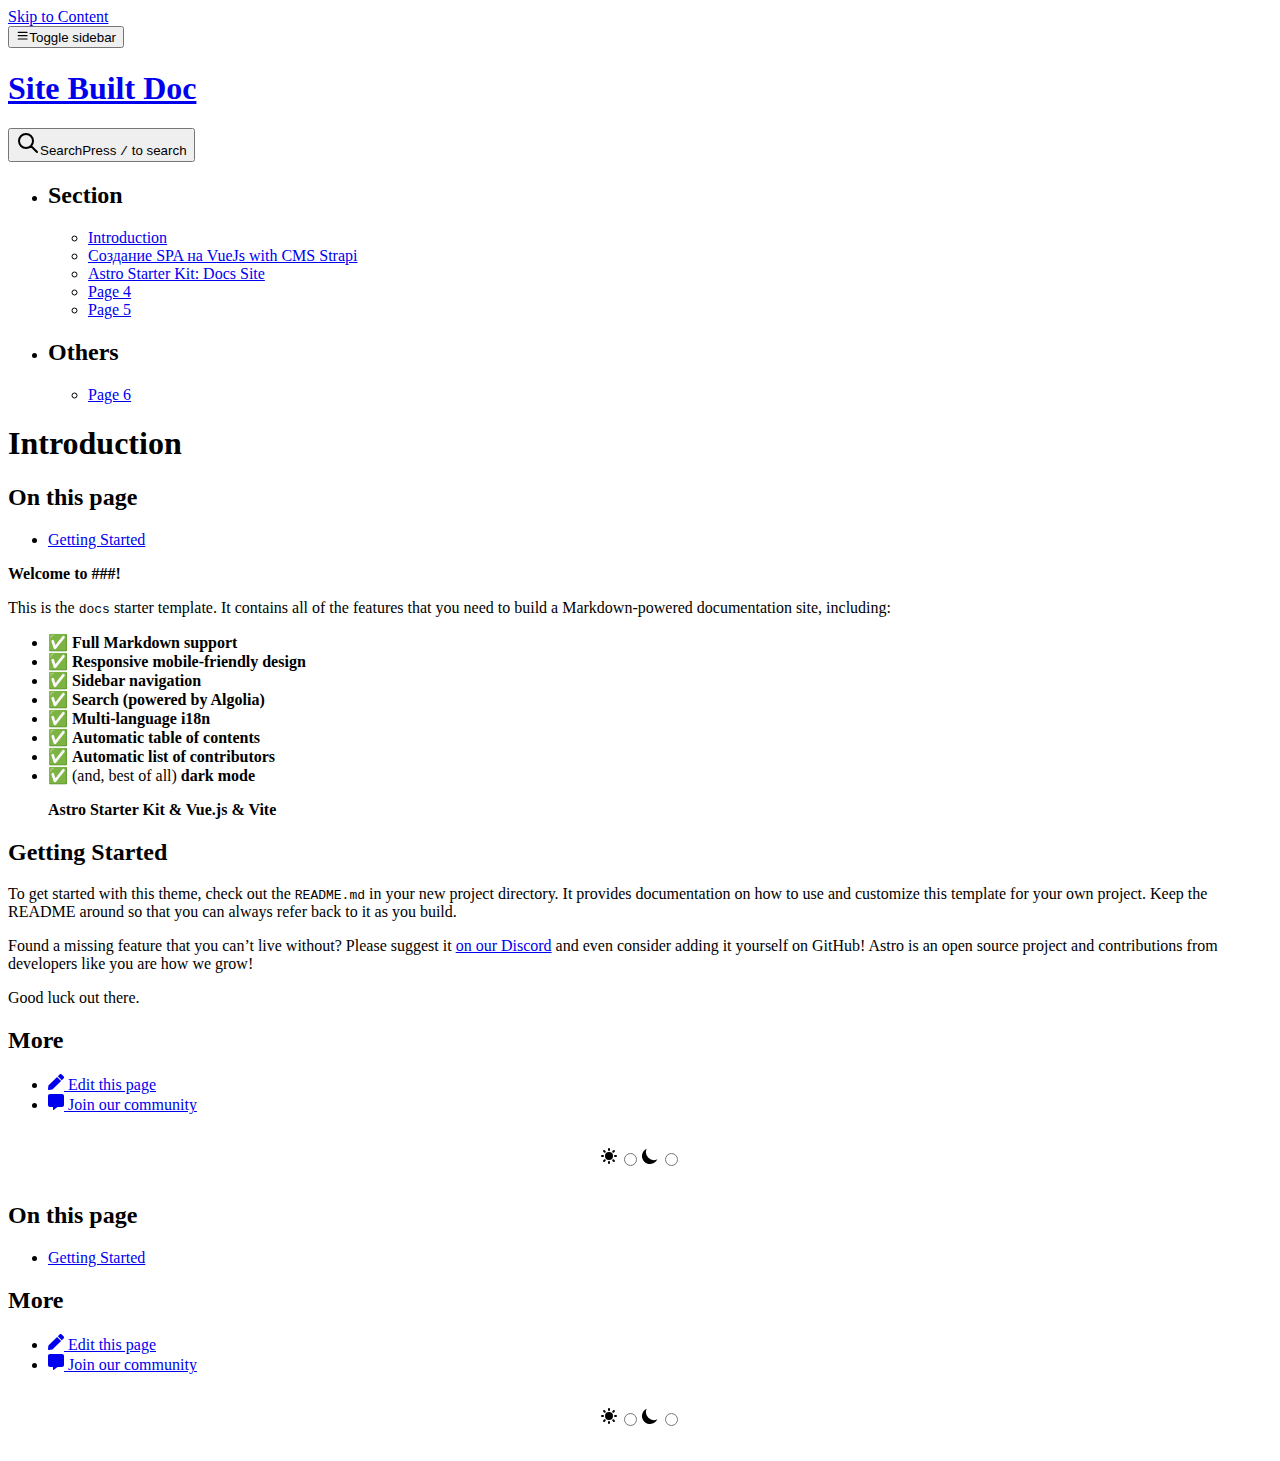
==== commit f3bbcb1f: "Add files via upload" ====
--- a/en/introduction/index.html
+++ b/en/introduction/index.html
@@ -36,12 +36,12 @@
   gtag('js', new Date());
   gtag('config', 'G-TEL60V1WM9');
 </script> -->
-		<!-- Page Metadata --><link rel="canonical" href="https://astro.build/en/introduction/">
+		<!-- Page Metadata --><link rel="canonical" href="https://yashmetovyury.github.io/sitebuilddoc/en/introduction/">
 
 <!-- OpenGraph Tags -->
 <meta property="og:title" content="Introduction 🚀 Site Built Doc">
 <meta property="og:type" content="article">
-<meta property="og:url" content="https://astro.build/en/introduction/">
+<meta property="og:url" content="https://yashmetovyury.github.io/sitebuilddoc/en/introduction/">
 <meta property="og:locale" content="en-us">
 <meta property="og:image" content="https://github.com/withastro/astro/blob/main/.github/assets/banner.png?raw=true">
 <meta property="og:image:alt" content="astro logo on a starry expanse of space, with a purple saturn-like planet floating in the right foreground">
@@ -67,14 +67,14 @@
 		</title>
 		
 		
-	<link rel="stylesheet" href="/_astro/_...slug_.b209987c.css" /></head>
+	<link rel="stylesheet" href="/sitebuilddoc/_astro/_...slug_.b209987c.css" /></head>
 
 	<body class="astro-OUAMJN2I">
 		<header class="astro-2W66RQV5">
 	<a href="#article" class="sr-only focus:not-sr-only skiplink astro-DMGOOZ7Y"><span class="astro-DMGOOZ7Y">Skip to Content</span></a>
 	<nav class="nav-wrapper astro-2W66RQV5" title="Top Navigation">
 		<div class="menu-toggle astro-2W66RQV5">
-			<style>astro-island,astro-slot{display:contents}</style><script>(self.Astro=self.Astro||{}).idle=t=>{const e=async()=>{await(await t())()};"requestIdleCallback"in window?window.requestIdleCallback(e):setTimeout(e,200)},window.dispatchEvent(new Event("astro:idle"));var l;{const c={0:t=>t,1:t=>JSON.parse(t,o),2:t=>new RegExp(t),3:t=>new Date(t),4:t=>new Map(JSON.parse(t,o)),5:t=>new Set(JSON.parse(t,o)),6:t=>BigInt(t),7:t=>new URL(t),8:t=>new Uint8Array(JSON.parse(t)),9:t=>new Uint16Array(JSON.parse(t)),10:t=>new Uint32Array(JSON.parse(t))},o=(t,s)=>{if(t===""||!Array.isArray(s))return s;const[e,n]=s;return e in c?c[e](n):void 0};customElements.get("astro-island")||customElements.define("astro-island",(l=class extends HTMLElement{constructor(){super(...arguments);this.hydrate=()=>{if(!this.hydrator||this.parentElement&&this.parentElement.closest("astro-island[ssr]"))return;const s=this.querySelectorAll("astro-slot"),e={},n=this.querySelectorAll("template[data-astro-template]");for(const r of n){const i=r.closest(this.tagName);!i||!i.isSameNode(this)||(e[r.getAttribute("data-astro-template")||"default"]=r.innerHTML,r.remove())}for(const r of s){const i=r.closest(this.tagName);!i||!i.isSameNode(this)||(e[r.getAttribute("name")||"default"]=r.innerHTML)}const a=this.hasAttribute("props")?JSON.parse(this.getAttribute("props"),o):{};this.hydrator(this)(this.Component,a,e,{client:this.getAttribute("client")}),this.removeAttribute("ssr"),window.removeEventListener("astro:hydrate",this.hydrate),window.dispatchEvent(new CustomEvent("astro:hydrate"))}}connectedCallback(){!this.hasAttribute("await-children")||this.firstChild?this.childrenConnectedCallback():new MutationObserver((s,e)=>{e.disconnect(),this.childrenConnectedCallback()}).observe(this,{childList:!0})}async childrenConnectedCallback(){window.addEventListener("astro:hydrate",this.hydrate);let s=this.getAttribute("before-hydration-url");s&&await import(s),this.start()}start(){const s=JSON.parse(this.getAttribute("opts")),e=this.getAttribute("client");if(Astro[e]===void 0){window.addEventListener(`astro:${e}`,()=>this.start(),{once:!0});return}Astro[e](async()=>{const n=this.getAttribute("renderer-url"),[a,{default:r}]=await Promise.all([import(this.getAttribute("component-url")),n?import(n):()=>()=>{}]),i=this.getAttribute("component-export")||"default";if(!i.includes("."))this.Component=a[i];else{this.Component=a;for(const d of i.split("."))this.Component=this.Component[d]}return this.hydrator=r,this.hydrate},s,this)}attributeChangedCallback(){this.hydrator&&this.hydrate()}},l.observedAttributes=["props"],l))}</script><astro-island uid="Jp0hK" component-url="/_astro/SidebarToggle.65a801f9.js" component-export="default" renderer-url="/_astro/client.2b526cb2.js" props="{&quot;class&quot;:[0,&quot;astro-2W66RQV5&quot;]}" ssr="" client="idle" opts="{&quot;name&quot;:&quot;SidebarToggle&quot;,&quot;value&quot;:true}" await-children=""><button type="button" aria-pressed="false" id="menu-toggle"><svg xmlns="http://www.w3.org/2000/svg" width="1em" height="1em" fill="none" viewBox="0 0 24 24" stroke="currentColor"><path stroke-linecap="round" stroke-linejoin="round" stroke-width="2" d="M4 6h16M4 12h16M4 18h16"></path></svg><span class="sr-only">Toggle sidebar</span></button></astro-island>
+			<style>astro-island,astro-slot{display:contents}</style><script>(self.Astro=self.Astro||{}).idle=t=>{const e=async()=>{await(await t())()};"requestIdleCallback"in window?window.requestIdleCallback(e):setTimeout(e,200)},window.dispatchEvent(new Event("astro:idle"));var l;{const c={0:t=>t,1:t=>JSON.parse(t,o),2:t=>new RegExp(t),3:t=>new Date(t),4:t=>new Map(JSON.parse(t,o)),5:t=>new Set(JSON.parse(t,o)),6:t=>BigInt(t),7:t=>new URL(t),8:t=>new Uint8Array(JSON.parse(t)),9:t=>new Uint16Array(JSON.parse(t)),10:t=>new Uint32Array(JSON.parse(t))},o=(t,s)=>{if(t===""||!Array.isArray(s))return s;const[e,n]=s;return e in c?c[e](n):void 0};customElements.get("astro-island")||customElements.define("astro-island",(l=class extends HTMLElement{constructor(){super(...arguments);this.hydrate=()=>{if(!this.hydrator||this.parentElement&&this.parentElement.closest("astro-island[ssr]"))return;const s=this.querySelectorAll("astro-slot"),e={},n=this.querySelectorAll("template[data-astro-template]");for(const r of n){const i=r.closest(this.tagName);!i||!i.isSameNode(this)||(e[r.getAttribute("data-astro-template")||"default"]=r.innerHTML,r.remove())}for(const r of s){const i=r.closest(this.tagName);!i||!i.isSameNode(this)||(e[r.getAttribute("name")||"default"]=r.innerHTML)}const a=this.hasAttribute("props")?JSON.parse(this.getAttribute("props"),o):{};this.hydrator(this)(this.Component,a,e,{client:this.getAttribute("client")}),this.removeAttribute("ssr"),window.removeEventListener("astro:hydrate",this.hydrate),window.dispatchEvent(new CustomEvent("astro:hydrate"))}}connectedCallback(){!this.hasAttribute("await-children")||this.firstChild?this.childrenConnectedCallback():new MutationObserver((s,e)=>{e.disconnect(),this.childrenConnectedCallback()}).observe(this,{childList:!0})}async childrenConnectedCallback(){window.addEventListener("astro:hydrate",this.hydrate);let s=this.getAttribute("before-hydration-url");s&&await import(s),this.start()}start(){const s=JSON.parse(this.getAttribute("opts")),e=this.getAttribute("client");if(Astro[e]===void 0){window.addEventListener(`astro:${e}`,()=>this.start(),{once:!0});return}Astro[e](async()=>{const n=this.getAttribute("renderer-url"),[a,{default:r}]=await Promise.all([import(this.getAttribute("component-url")),n?import(n):()=>()=>{}]),i=this.getAttribute("component-export")||"default";if(!i.includes("."))this.Component=a[i];else{this.Component=a;for(const d of i.split("."))this.Component=this.Component[d]}return this.hydrator=r,this.hydrate},s,this)}attributeChangedCallback(){this.hydrator&&this.hydrate()}},l.observedAttributes=["props"],l))}</script><astro-island uid="Jp0hK" component-url="/sitebuilddoc/_astro/SidebarToggle.65a801f9.js" component-export="default" renderer-url="/sitebuilddoc/_astro/client.13af052d.js" props="{&quot;class&quot;:[0,&quot;astro-2W66RQV5&quot;]}" ssr="" client="idle" opts="{&quot;name&quot;:&quot;SidebarToggle&quot;,&quot;value&quot;:true}" await-children=""><button type="button" aria-pressed="false" id="menu-toggle"><svg xmlns="http://www.w3.org/2000/svg" width="1em" height="1em" fill="none" viewBox="0 0 24 24" stroke="currentColor"><path stroke-linecap="round" stroke-linejoin="round" stroke-width="2" d="M4 6h16M4 12h16M4 18h16"></path></svg><span class="sr-only">Toggle sidebar</span></button></astro-island>
 		</div>
 		<div class="logo flex astro-2W66RQV5">
 			<a href="/" class="astro-2W66RQV5">
@@ -118,7 +118,7 @@
 		<div style="flex-grow: 1;" class="astro-2W66RQV5"></div>
 		
 		<div class="search-item astro-2W66RQV5">
-			<astro-island uid="Z1f3V3U" component-url="/_astro/Search.b2fd6ea9.js" component-export="default" renderer-url="/_astro/client.fd400d45.js" props="{}" ssr="" client="idle" opts="{&quot;name&quot;:&quot;Search&quot;,&quot;value&quot;:true}" await-children=""><button type="button" class="search-input"><svg width="24" height="24" fill="none"><path d="M21 21l-6-6m2-5a7 7 0 11-14 0 7 7 0 0114 0z" stroke="currentColor" stroke-width="2" stroke-linecap="round" stroke-linejoin="round"></path></svg><span>Search</span><span class="search-hint"><span class="sr-only">Press </span><kbd>/</kbd><span class="sr-only"> to search</span></span></button></astro-island>
+			<astro-island uid="Z1f3V3U" component-url="/sitebuilddoc/_astro/Search.b2fd6ea9.js" component-export="default" renderer-url="/sitebuilddoc/_astro/client.fd400d45.js" props="{}" ssr="" client="idle" opts="{&quot;name&quot;:&quot;Search&quot;,&quot;value&quot;:true}" await-children=""><button type="button" class="search-input"><svg width="24" height="24" fill="none"><path d="M21 21l-6-6m2-5a7 7 0 11-14 0 7 7 0 0114 0z" stroke="currentColor" stroke-width="2" stroke-linecap="round" stroke-linejoin="round"></path></svg><span>Search</span><span class="search-hint"><span class="sr-only">Press </span><kbd>/</kbd><span class="sr-only"> to search</span></span></button></astro-island>
 		</div>
 	</nav>
 </header>
@@ -131,7 +131,7 @@
 						<h2 class="nav-group-title astro-KQNE5HRN">Section</h2>
 						<ul class="astro-KQNE5HRN">
 							<li class="nav-link astro-KQNE5HRN">
-										<a href="/en/introduction" aria-current="page" class="astro-KQNE5HRN">
+										<a href="/en/introduction" class="astro-KQNE5HRN">
 											Introduction
 										</a>
 									</li><li class="nav-link astro-KQNE5HRN">
@@ -182,7 +182,7 @@
 	<section class="main-section astro-J75B3YUS">
 		<h1 class="content-title astro-J75B3YUS" id="overview">Introduction</h1>
 		<nav class="block sm:hidden astro-J75B3YUS">
-			<script>(self.Astro=self.Astro||{}).media=(s,a)=>{const t=async()=>{await(await s())()};if(a.value){const e=matchMedia(a.value);e.matches?t():e.addEventListener("change",t,{once:!0})}},window.dispatchEvent(new Event("astro:media"));</script><astro-island uid="6pc5j" component-url="/_astro/TableOfContents.5d256489.js" component-export="default" renderer-url="/_astro/client.2b526cb2.js" props="{&quot;headings&quot;:[1,&quot;[[0,{\&quot;depth\&quot;:[0,2],\&quot;slug\&quot;:[0,\&quot;getting-started\&quot;],\&quot;text\&quot;:[0,\&quot;Getting Started\&quot;]}]]&quot;],&quot;class&quot;:[0,&quot;astro-J75B3YUS&quot;]}" ssr="" client="media" opts="{&quot;name&quot;:&quot;TableOfContents&quot;,&quot;value&quot;:&quot;(max-width: 50em)&quot;}" await-children=""><h2 id="on-this-page-heading" class="heading">On this page</h2><ul><li class="header-link depth-2"><a href="#getting-started">Getting Started</a></li></ul></astro-island>
+			<script>(self.Astro=self.Astro||{}).media=(s,a)=>{const t=async()=>{await(await s())()};if(a.value){const e=matchMedia(a.value);e.matches?t():e.addEventListener("change",t,{once:!0})}},window.dispatchEvent(new Event("astro:media"));</script><astro-island uid="6pc5j" component-url="/sitebuilddoc/_astro/TableOfContents.5d256489.js" component-export="default" renderer-url="/sitebuilddoc/_astro/client.13af052d.js" props="{&quot;headings&quot;:[1,&quot;[[0,{\&quot;depth\&quot;:[0,2],\&quot;slug\&quot;:[0,\&quot;getting-started\&quot;],\&quot;text\&quot;:[0,\&quot;Getting Started\&quot;]}]]&quot;],&quot;class&quot;:[0,&quot;astro-J75B3YUS&quot;]}" ssr="" client="media" opts="{&quot;name&quot;:&quot;TableOfContents&quot;,&quot;value&quot;:&quot;(max-width: 50em)&quot;}" await-children=""><h2 id="on-this-page-heading" class="heading">On this page</h2><ul><li class="header-link depth-2"><a href="#getting-started">Getting Started</a></li></ul></astro-island>
 		</nav>
 		<p><strong>Welcome to ###!</strong></p>
 <p>This is the <code>docs</code> starter template. It contains all of the features that you need to build a Markdown-powered documentation site, including:</p>
@@ -208,7 +208,7 @@
 		<h2 class="heading astro-BYIKQF6W">More</h2>
 <ul class="astro-BYIKQF6W">
 	<li class="header-link depth-2 astro-BYIKQF6W">
-				<a class="edit-on-github astro-BYIKQF6W" href="https://github.com/YashmetovYury/sitebuildoc/src/content/docs/en/introduction.md" target="_blank">
+				<a class="edit-on-github astro-BYIKQF6W" href="https://github.com/YashmetovYury/sitebuildoc/src/content/docs/sitebuilddoc/en/introduction.md" target="_blank">
 					<svg aria-hidden="true" focusable="false" data-prefix="fas" data-icon="pen" class="svg-inline--fa fa-pen fa-w-16 astro-BYIKQF6W" role="img" xmlns="http://www.w3.org/2000/svg" viewBox="0 0 512 512" height="1em" width="1em">
 						<path fill="currentColor" d="M290.74 93.24l128.02 128.02-277.99 277.99-114.14 12.6C11.35 513.54-1.56 500.62.14 485.34l12.7-114.22 277.9-277.88zm207.2-19.06l-60.11-60.11c-18.75-18.75-49.16-18.75-67.91 0l-56.55 56.55 128.02 128.02 56.55-56.55c18.75-18.76 18.75-49.16 0-67.91z" class="astro-BYIKQF6W"></path>
 					</svg>
@@ -225,7 +225,7 @@
 			</li>
 </ul>
 <div style="margin: 2rem 0; text-align: center;" class="astro-BYIKQF6W">
-	<script>(self.Astro=self.Astro||{}).visible=(s,c,n)=>{const r=async()=>{await(await s())()};let i=new IntersectionObserver(e=>{for(const t of e)if(t.isIntersecting){i.disconnect(),r();break}});for(let e=0;e<n.children.length;e++){const t=n.children[e];i.observe(t)}},window.dispatchEvent(new Event("astro:visible"));</script><astro-island uid="2Xw9e" component-url="/_astro/ThemeToggleButton.7f5d5bf2.js" component-export="default" renderer-url="/_astro/client.2b526cb2.js" props="{&quot;class&quot;:[0,&quot;astro-BYIKQF6W&quot;]}" ssr="" client="visible" opts="{&quot;name&quot;:&quot;ThemeToggleButton&quot;,&quot;value&quot;:true}" await-children=""><div class="theme-toggle"><label class><svg xmlns="http://www.w3.org/2000/svg" width="20" height="20" viewBox="0 0 20 20" fill="currentColor"><path fillRule="evenodd" d="M10 2a1 1 0 011 1v1a1 1 0 11-2 0V3a1 1 0 011-1zm4 8a4 4 0 11-8 0 4 4 0 018 0zm-.464 4.95l.707.707a1 1 0 001.414-1.414l-.707-.707a1 1 0 00-1.414 1.414zm2.12-10.607a1 1 0 010 1.414l-.706.707a1 1 0 11-1.414-1.414l.707-.707a1 1 0 011.414 0zM17 11a1 1 0 100-2h-1a1 1 0 100 2h1zm-7 4a1 1 0 011 1v1a1 1 0 11-2 0v-1a1 1 0 011-1zM5.05 6.464A1 1 0 106.465 5.05l-.708-.707a1 1 0 00-1.414 1.414l.707.707zm1.414 8.486l-.707.707a1 1 0 01-1.414-1.414l.707-.707a1 1 0 011.414 1.414zM4 11a1 1 0 100-2H3a1 1 0 000 2h1z" clipRule="evenodd"></path></svg><input type="radio" name="theme-toggle" value="light" title="Use light theme" aria-label="Use light theme" /></label><label class><svg xmlns="http://www.w3.org/2000/svg" width="20" height="20" viewBox="0 0 20 20" fill="currentColor"><path d="M17.293 13.293A8 8 0 016.707 2.707a8.001 8.001 0 1010.586 10.586z"></path></svg><input type="radio" name="theme-toggle" value="dark" title="Use dark theme" aria-label="Use dark theme" /></label></div></astro-island>
+	<script>(self.Astro=self.Astro||{}).visible=(s,c,n)=>{const r=async()=>{await(await s())()};let i=new IntersectionObserver(e=>{for(const t of e)if(t.isIntersecting){i.disconnect(),r();break}});for(let e=0;e<n.children.length;e++){const t=n.children[e];i.observe(t)}},window.dispatchEvent(new Event("astro:visible"));</script><astro-island uid="2Xw9e" component-url="/sitebuilddoc/_astro/ThemeToggleButton.7f5d5bf2.js" component-export="default" renderer-url="/sitebuilddoc/_astro/client.13af052d.js" props="{&quot;class&quot;:[0,&quot;astro-BYIKQF6W&quot;]}" ssr="" client="visible" opts="{&quot;name&quot;:&quot;ThemeToggleButton&quot;,&quot;value&quot;:true}" await-children=""><div class="theme-toggle"><label class><svg xmlns="http://www.w3.org/2000/svg" width="20" height="20" viewBox="0 0 20 20" fill="currentColor"><path fillRule="evenodd" d="M10 2a1 1 0 011 1v1a1 1 0 11-2 0V3a1 1 0 011-1zm4 8a4 4 0 11-8 0 4 4 0 018 0zm-.464 4.95l.707.707a1 1 0 001.414-1.414l-.707-.707a1 1 0 00-1.414 1.414zm2.12-10.607a1 1 0 010 1.414l-.706.707a1 1 0 11-1.414-1.414l.707-.707a1 1 0 011.414 0zM17 11a1 1 0 100-2h-1a1 1 0 100 2h1zm-7 4a1 1 0 011 1v1a1 1 0 11-2 0v-1a1 1 0 011-1zM5.05 6.464A1 1 0 106.465 5.05l-.708-.707a1 1 0 00-1.414 1.414l.707.707zm1.414 8.486l-.707.707a1 1 0 01-1.414-1.414l.707-.707a1 1 0 011.414 1.414zM4 11a1 1 0 100-2H3a1 1 0 000 2h1z" clipRule="evenodd"></path></svg><input type="radio" name="theme-toggle" value="light" title="Use light theme" aria-label="Use light theme" /></label><label class><svg xmlns="http://www.w3.org/2000/svg" width="20" height="20" viewBox="0 0 20 20" fill="currentColor"><path d="M17.293 13.293A8 8 0 016.707 2.707a8.001 8.001 0 1010.586 10.586z"></path></svg><input type="radio" name="theme-toggle" value="dark" title="Use dark theme" aria-label="Use dark theme" /></label></div></astro-island>
 </div>
 	</nav>
 </article>
@@ -233,11 +233,11 @@
 			<aside id="grid-right" class="grid-sidebar astro-OUAMJN2I" title="Table of Contents">
 				<nav class="sidebar-nav astro-ROIVMLUZ" aria-labelledby="grid-right">
 	<div class="sidebar-nav-inner astro-ROIVMLUZ">
-		<astro-island uid="Z2elhcT" component-url="/_astro/TableOfContents.5d256489.js" component-export="default" renderer-url="/_astro/client.2b526cb2.js" props="{&quot;headings&quot;:[1,&quot;[[0,{\&quot;depth\&quot;:[0,2],\&quot;slug\&quot;:[0,\&quot;getting-started\&quot;],\&quot;text\&quot;:[0,\&quot;Getting Started\&quot;]}]]&quot;],&quot;class&quot;:[0,&quot;astro-ROIVMLUZ&quot;]}" ssr="" client="media" opts="{&quot;name&quot;:&quot;TableOfContents&quot;,&quot;value&quot;:&quot;(min-width: 50em)&quot;}" await-children=""><h2 id="on-this-page-heading" class="heading">On this page</h2><ul><li class="header-link depth-2"><a href="#getting-started">Getting Started</a></li></ul></astro-island>
+		<astro-island uid="Z2elhcT" component-url="/sitebuilddoc/_astro/TableOfContents.5d256489.js" component-export="default" renderer-url="/sitebuilddoc/_astro/client.13af052d.js" props="{&quot;headings&quot;:[1,&quot;[[0,{\&quot;depth\&quot;:[0,2],\&quot;slug\&quot;:[0,\&quot;getting-started\&quot;],\&quot;text\&quot;:[0,\&quot;Getting Started\&quot;]}]]&quot;],&quot;class&quot;:[0,&quot;astro-ROIVMLUZ&quot;]}" ssr="" client="media" opts="{&quot;name&quot;:&quot;TableOfContents&quot;,&quot;value&quot;:&quot;(min-width: 50em)&quot;}" await-children=""><h2 id="on-this-page-heading" class="heading">On this page</h2><ul><li class="header-link depth-2"><a href="#getting-started">Getting Started</a></li></ul></astro-island>
 		<h2 class="heading astro-BYIKQF6W">More</h2>
 <ul class="astro-BYIKQF6W">
 	<li class="header-link depth-2 astro-BYIKQF6W">
-				<a class="edit-on-github astro-BYIKQF6W" href="https://github.com/YashmetovYury/sitebuildoc/src/content/docs/en/introduction.md" target="_blank">
+				<a class="edit-on-github astro-BYIKQF6W" href="https://github.com/YashmetovYury/sitebuildoc/src/content/docs/sitebuilddoc/en/introduction.md" target="_blank">
 					<svg aria-hidden="true" focusable="false" data-prefix="fas" data-icon="pen" class="svg-inline--fa fa-pen fa-w-16 astro-BYIKQF6W" role="img" xmlns="http://www.w3.org/2000/svg" viewBox="0 0 512 512" height="1em" width="1em">
 						<path fill="currentColor" d="M290.74 93.24l128.02 128.02-277.99 277.99-114.14 12.6C11.35 513.54-1.56 500.62.14 485.34l12.7-114.22 277.9-277.88zm207.2-19.06l-60.11-60.11c-18.75-18.75-49.16-18.75-67.91 0l-56.55 56.55 128.02 128.02 56.55-56.55c18.75-18.76 18.75-49.16 0-67.91z" class="astro-BYIKQF6W"></path>
 					</svg>
@@ -254,7 +254,7 @@
 			</li>
 </ul>
 <div style="margin: 2rem 0; text-align: center;" class="astro-BYIKQF6W">
-	<astro-island uid="2Xw9e" component-url="/_astro/ThemeToggleButton.7f5d5bf2.js" component-export="default" renderer-url="/_astro/client.2b526cb2.js" props="{&quot;class&quot;:[0,&quot;astro-BYIKQF6W&quot;]}" ssr="" client="visible" opts="{&quot;name&quot;:&quot;ThemeToggleButton&quot;,&quot;value&quot;:true}" await-children=""><div class="theme-toggle"><label class><svg xmlns="http://www.w3.org/2000/svg" width="20" height="20" viewBox="0 0 20 20" fill="currentColor"><path fillRule="evenodd" d="M10 2a1 1 0 011 1v1a1 1 0 11-2 0V3a1 1 0 011-1zm4 8a4 4 0 11-8 0 4 4 0 018 0zm-.464 4.95l.707.707a1 1 0 001.414-1.414l-.707-.707a1 1 0 00-1.414 1.414zm2.12-10.607a1 1 0 010 1.414l-.706.707a1 1 0 11-1.414-1.414l.707-.707a1 1 0 011.414 0zM17 11a1 1 0 100-2h-1a1 1 0 100 2h1zm-7 4a1 1 0 011 1v1a1 1 0 11-2 0v-1a1 1 0 011-1zM5.05 6.464A1 1 0 106.465 5.05l-.708-.707a1 1 0 00-1.414 1.414l.707.707zm1.414 8.486l-.707.707a1 1 0 01-1.414-1.414l.707-.707a1 1 0 011.414 1.414zM4 11a1 1 0 100-2H3a1 1 0 000 2h1z" clipRule="evenodd"></path></svg><input type="radio" name="theme-toggle" value="light" title="Use light theme" aria-label="Use light theme" /></label><label class><svg xmlns="http://www.w3.org/2000/svg" width="20" height="20" viewBox="0 0 20 20" fill="currentColor"><path d="M17.293 13.293A8 8 0 016.707 2.707a8.001 8.001 0 1010.586 10.586z"></path></svg><input type="radio" name="theme-toggle" value="dark" title="Use dark theme" aria-label="Use dark theme" /></label></div></astro-island>
+	<astro-island uid="2Xw9e" component-url="/sitebuilddoc/_astro/ThemeToggleButton.7f5d5bf2.js" component-export="default" renderer-url="/sitebuilddoc/_astro/client.13af052d.js" props="{&quot;class&quot;:[0,&quot;astro-BYIKQF6W&quot;]}" ssr="" client="visible" opts="{&quot;name&quot;:&quot;ThemeToggleButton&quot;,&quot;value&quot;:true}" await-children=""><div class="theme-toggle"><label class><svg xmlns="http://www.w3.org/2000/svg" width="20" height="20" viewBox="0 0 20 20" fill="currentColor"><path fillRule="evenodd" d="M10 2a1 1 0 011 1v1a1 1 0 11-2 0V3a1 1 0 011-1zm4 8a4 4 0 11-8 0 4 4 0 018 0zm-.464 4.95l.707.707a1 1 0 001.414-1.414l-.707-.707a1 1 0 00-1.414 1.414zm2.12-10.607a1 1 0 010 1.414l-.706.707a1 1 0 11-1.414-1.414l.707-.707a1 1 0 011.414 0zM17 11a1 1 0 100-2h-1a1 1 0 100 2h1zm-7 4a1 1 0 011 1v1a1 1 0 11-2 0v-1a1 1 0 011-1zM5.05 6.464A1 1 0 106.465 5.05l-.708-.707a1 1 0 00-1.414 1.414l.707.707zm1.414 8.486l-.707.707a1 1 0 01-1.414-1.414l.707-.707a1 1 0 011.414 1.414zM4 11a1 1 0 100-2H3a1 1 0 000 2h1z" clipRule="evenodd"></path></svg><input type="radio" name="theme-toggle" value="light" title="Use light theme" aria-label="Use light theme" /></label><label class><svg xmlns="http://www.w3.org/2000/svg" width="20" height="20" viewBox="0 0 20 20" fill="currentColor"><path d="M17.293 13.293A8 8 0 016.707 2.707a8.001 8.001 0 1010.586 10.586z"></path></svg><input type="radio" name="theme-toggle" value="dark" title="Use dark theme" aria-label="Use dark theme" /></label></div></astro-island>
 </div>
 	</div>
 </nav>
